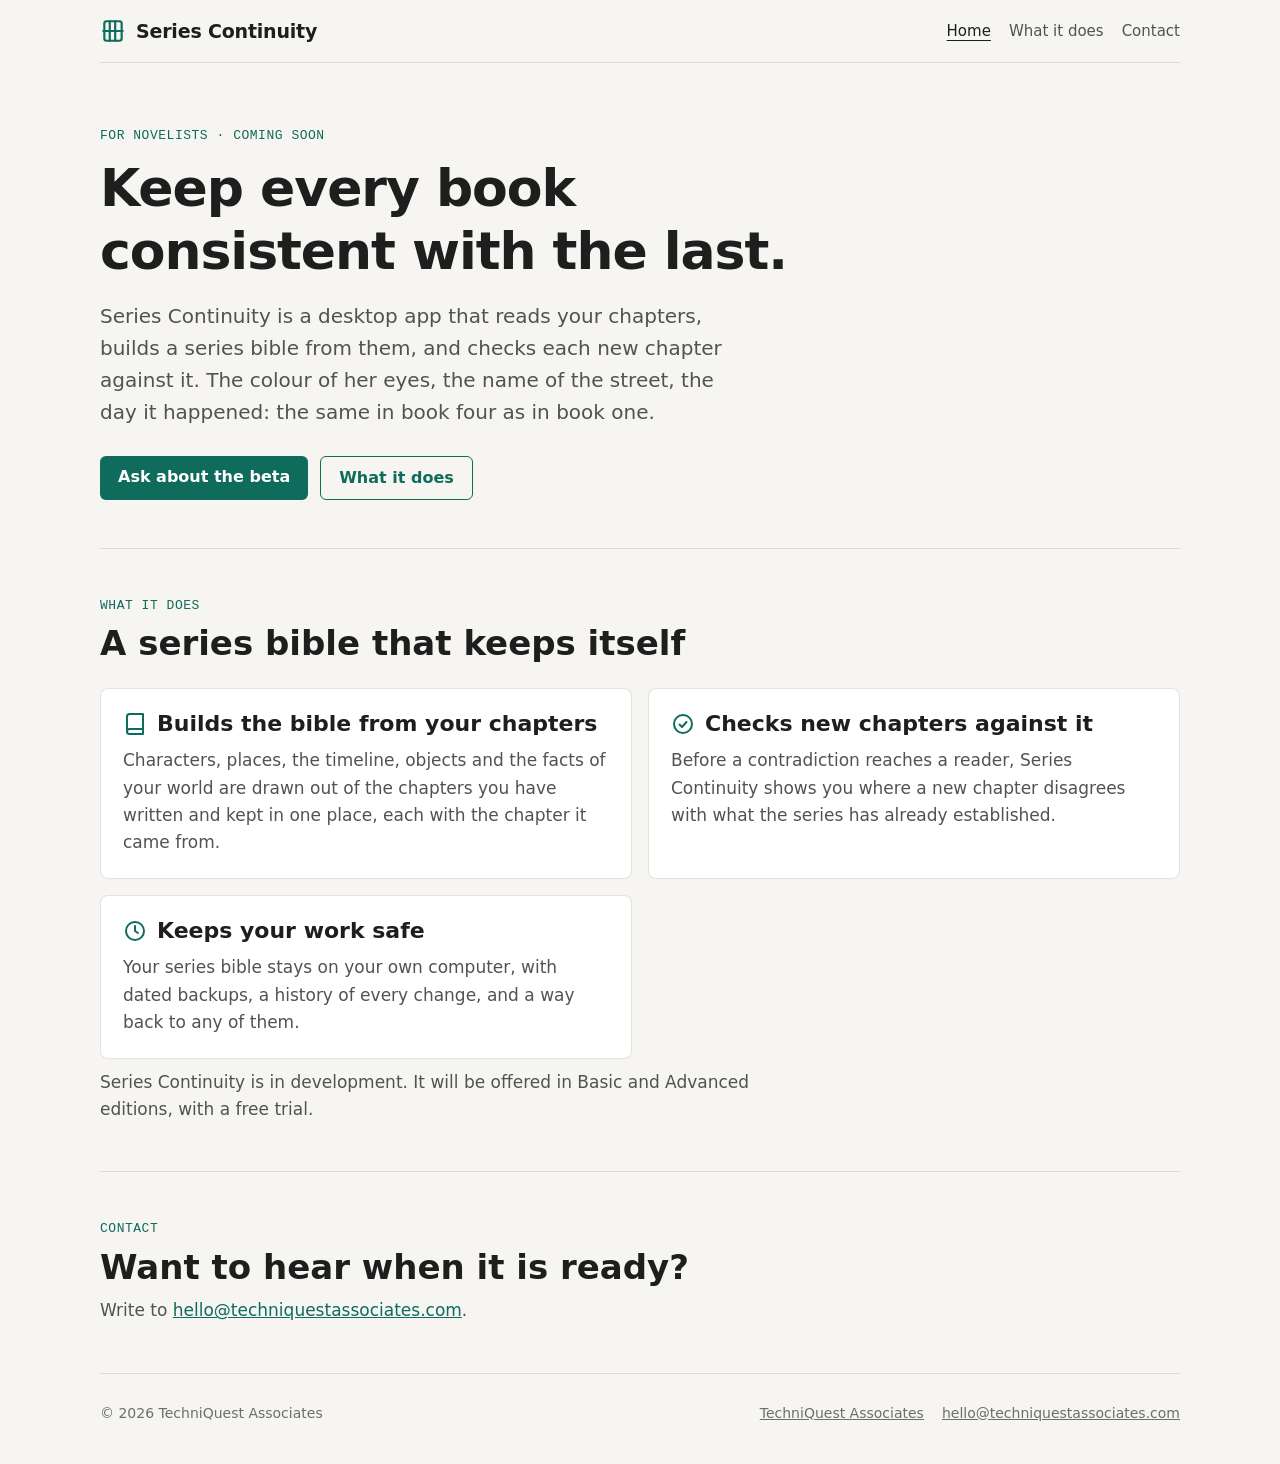
==== index.html @ 30498e32 "Series Continuity: a first brand page Co-Authored-By: Claude Fable 5.2 <noreply@anthropic.com>" ====
<!doctype html>
<html lang="en">
<head>
<meta charset="utf-8">
<meta name="viewport" content="width=device-width, initial-scale=1">
<title>Series Continuity: keep every book consistent with the last</title>
<meta name="description" content="Series Continuity is a desktop app for novelists. It builds a series bible from your chapters and checks each new chapter against it, so book four agrees with book one.">
<link rel="icon" href="favicon.svg" type="image/svg+xml">
<link rel="stylesheet" href="site.css">
</head>
<body>
<svg width="0" height="0" style="position:absolute" aria-hidden="true">
  <defs>
    <g id="i-mark" fill="none" stroke="currentColor" stroke-width="2" stroke-linecap="round" stroke-linejoin="round"><path d="M4 5a2 2 0 0 1 2-2h3v18H6a2 2 0 0 1-2-2z"/><path d="M9 3h5v18H9"/><path d="M14 3h4a2 2 0 0 1 2 2v14a2 2 0 0 1-2 2h-4"/><path d="M3 12h18"/></g>
    <g id="i-book" fill="none" stroke="currentColor" stroke-width="2" stroke-linecap="round" stroke-linejoin="round"><path d="M4 19.5A2.5 2.5 0 0 1 6.5 17H20"/><path d="M6.5 2H20v20H6.5A2.5 2.5 0 0 1 4 19.5v-15A2.5 2.5 0 0 1 6.5 2z"/></g>
    <g id="i-check" fill="none" stroke="currentColor" stroke-width="2" stroke-linecap="round" stroke-linejoin="round"><circle cx="12" cy="12" r="9"/><path d="M8.5 12.5l2.5 2.5 4.5-5"/></g>
    <g id="i-clock" fill="none" stroke="currentColor" stroke-width="2" stroke-linecap="round" stroke-linejoin="round"><circle cx="12" cy="12" r="9"/><path d="M12 7v5l3 2"/></g>
  </defs>
</svg>

<header class="wrap top">
  <a class="brand" href="./"><svg viewBox="0 0 24 24" aria-hidden="true"><use href="#i-mark"/></svg>Series Continuity</a>
  <nav aria-label="Site">
    <a href="./" aria-current="page">Home</a>
    <a href="#what">What it does</a>
    <a href="mailto:hello@techniquestassociates.com?subject=Series%20Continuity">Contact</a>
  </nav>
</header>

<main class="wrap">
  <section class="hero" aria-labelledby="hero-title">
    <span class="eyebrow">For novelists · Coming soon</span>
    <h1 id="hero-title">Keep every book consistent with the last.</h1>
    <p class="lede">Series Continuity is a desktop app that reads your chapters, builds a series bible from them, and checks each new chapter against it. The colour of her eyes, the name of the street, the day it happened: the same in book four as in book one.</p>
    <div class="cta">
      <a class="btn" href="mailto:hello@techniquestassociates.com?subject=Series%20Continuity%20beta">Ask about the beta</a>
      <a class="btn quiet" href="#what">What it does</a>
    </div>
  </section>

  <section class="section" id="what" aria-labelledby="what-title">
    <span class="eyebrow">What it does</span>
    <h2 id="what-title">A series bible that keeps itself</h2>
    <div class="cards">
      <article class="card">
        <h3><svg viewBox="0 0 24 24" aria-hidden="true"><use href="#i-book"/></svg>Builds the bible from your chapters</h3>
        <p>Characters, places, the timeline, objects and the facts of your world are drawn out of the chapters you have written and kept in one place, each with the chapter it came from.</p>
      </article>
      <article class="card">
        <h3><svg viewBox="0 0 24 24" aria-hidden="true"><use href="#i-check"/></svg>Checks new chapters against it</h3>
        <p>Before a contradiction reaches a reader, Series Continuity shows you where a new chapter disagrees with what the series has already established.</p>
      </article>
      <article class="card">
        <h3><svg viewBox="0 0 24 24" aria-hidden="true"><use href="#i-clock"/></svg>Keeps your work safe</h3>
        <p>Your series bible stays on your own computer, with dated backups, a history of every change, and a way back to any of them.</p>
      </article>
    </div>
    <p class="intro">Series Continuity is in development. It will be offered in Basic and Advanced editions, with a free trial.</p>
  </section>

  <section class="section" id="contact" aria-labelledby="contact-title">
    <span class="eyebrow">Contact</span>
    <h2 id="contact-title">Want to hear when it is ready?</h2>
    <p class="intro">Write to <a href="mailto:hello@techniquestassociates.com?subject=Series%20Continuity">hello@techniquestassociates.com</a>.</p>
  </section>
</main>

<footer class="wrap site-foot">
  <span>© 2026 TechniQuest Associates</span>
  <nav aria-label="Footer"><a href="https://techniquestassociates.com/">TechniQuest Associates</a><a href="mailto:hello@techniquestassociates.com">hello@techniquestassociates.com</a></nav>
</footer>
</body>
</html>
---- site.css ----
/* techniquestassociates.com: the company behind Glimmer. One page of what we make and what we
   do, plus a privacy page. System fonts, no trackers, light and dark. */
:root {
  --paper: #f6f5f1;
  --surface: #ffffff;
  --ink: #1d1f1e;
  --ink-2: #4f5452;
  --ink-3: #6a6f6c;
  --rule: rgba(29, 31, 30, 0.12);
  --accent: #0f6b5c;
  --accent-soft: #e2f2ee;
  --font-display: "Segoe UI Variable Display", "Segoe UI", system-ui, -apple-system, "Helvetica Neue", sans-serif;
  --font-body: "Segoe UI Variable Text", "Segoe UI", system-ui, -apple-system, "Helvetica Neue", sans-serif;
  --font-mono: ui-monospace, "Cascadia Mono", "SF Mono", Consolas, monospace;
}
@media (prefers-color-scheme: dark) {
  :root:not([data-theme="light"]) {
    --paper: #171918; --surface: #212423; --ink: #e9ebe8; --ink-2: #bcc1be; --ink-3: #959b97;
    --rule: rgba(255, 255, 255, 0.12); --accent: #6fd0bc; --accent-soft: #123d35; color-scheme: dark;
  }
}
:root[data-theme="dark"] {
  --paper: #171918; --surface: #212423; --ink: #e9ebe8; --ink-2: #bcc1be; --ink-3: #959b97;
  --rule: rgba(255, 255, 255, 0.12); --accent: #6fd0bc; --accent-soft: #123d35; color-scheme: dark;
}

* { box-sizing: border-box; }
body { background: var(--paper); color: var(--ink); font: 17px/1.6 var(--font-body); margin: 0; }
h1, h2, h3 { font-family: var(--font-display); line-height: 1.2; margin: 0; }
p { margin: 0; }
a { color: var(--accent); }
a:focus-visible { outline: 2px solid var(--accent); outline-offset: 2px; border-radius: 2px; }

.wrap { width: min(1080px, 100% - 32px); margin-inline: auto; }

/* ---------- Header ---------- */
.top { display: flex; align-items: center; justify-content: space-between; gap: 16px; padding-block: 18px; border-bottom: 1px solid var(--rule); }
.brand { display: flex; align-items: center; gap: 10px; font: 700 19px/1 var(--font-display); color: var(--ink); text-decoration: none; letter-spacing: -0.01em; }
.brand svg { width: 26px; height: 26px; color: var(--accent); flex: none; }
.top nav { display: flex; flex-wrap: wrap; gap: 4px 18px; font-size: 15px; }
.top nav a { color: var(--ink-2); text-decoration: none; }
.top nav a:hover, .top nav a[aria-current="page"] { color: var(--ink); text-decoration: underline; text-underline-offset: 4px; }

/* ---------- Hero ---------- */
.hero { padding-block: 64px 48px; max-width: 46rem; }
.eyebrow { display: block; font: 500 13px/1.4 var(--font-mono); letter-spacing: 0.04em; text-transform: uppercase; color: var(--accent); }
.hero h1 { font-size: clamp(34px, 5vw, 52px); font-weight: 700; letter-spacing: -0.02em; margin-top: 12px; }
.lede { font-size: 20px; color: var(--ink-2); margin-top: 18px; max-width: 40rem; }
.cta { margin-top: 28px; display: flex; flex-wrap: wrap; gap: 12px; }
.btn { display: inline-block; font: 600 16px/1 var(--font-body); padding: 13px 18px; border-radius: 6px; background: var(--accent); color: var(--surface); text-decoration: none; }
.btn.quiet { background: transparent; color: var(--accent); border: 1px solid var(--accent); }

/* ---------- Sections ---------- */
.section { border-top: 1px solid var(--rule); padding-block: 48px; }
.section > h2 { font-size: clamp(26px, 3.2vw, 34px); font-weight: 700; margin-top: 8px; }
.section > p.intro { color: var(--ink-2); margin-top: 10px; max-width: 42rem; }
.cards { margin-top: 24px; display: grid; gap: 16px; grid-template-columns: repeat(2, minmax(0, 1fr)); }
.card { background: var(--surface); border: 1px solid var(--rule); border-radius: 8px; padding: 22px; display: grid; gap: 10px; align-content: start; }
.card h3 { font-size: 22px; font-weight: 700; display: flex; align-items: center; gap: 10px; }
.card h3 svg { width: 24px; height: 24px; color: var(--accent); flex: none; }
.card p { color: var(--ink-2); }
.card ul { margin: 0; padding-left: 20px; color: var(--ink-2); display: grid; gap: 4px; }
.card .more { font-weight: 600; text-decoration: none; }
.card .more:hover { text-decoration: underline; }
.tag { justify-self: start; font: 500 12px/1 var(--font-mono); padding: 6px 8px; border-radius: 4px; background: var(--accent-soft); color: var(--accent); }

/* ---------- Footer ---------- */
.site-foot { border-top: 1px solid var(--rule); padding-block: 28px 40px; display: flex; flex-wrap: wrap; justify-content: space-between; gap: 12px 24px; font-size: 14px; color: var(--ink-3); }
.site-foot nav { display: flex; flex-wrap: wrap; gap: 4px 18px; }
.site-foot a { color: var(--ink-3); }

/* ---------- Policy pages ---------- */
.doc { max-width: 720px; padding-block: 40px 56px; }
.doc h1 { font-size: 36px; font-weight: 700; }
.doc h2 { font-size: 21px; font-weight: 700; margin-top: 32px; }
.doc p, .doc ul { margin-top: 10px; color: var(--ink-2); }
.doc .updated { font: 13px/1.5 var(--font-mono); color: var(--ink-3); margin-top: 8px; }

@media (max-width: 760px) {
  .hero { padding-block: 40px 32px; }
  .cards { grid-template-columns: minmax(0, 1fr); }
}
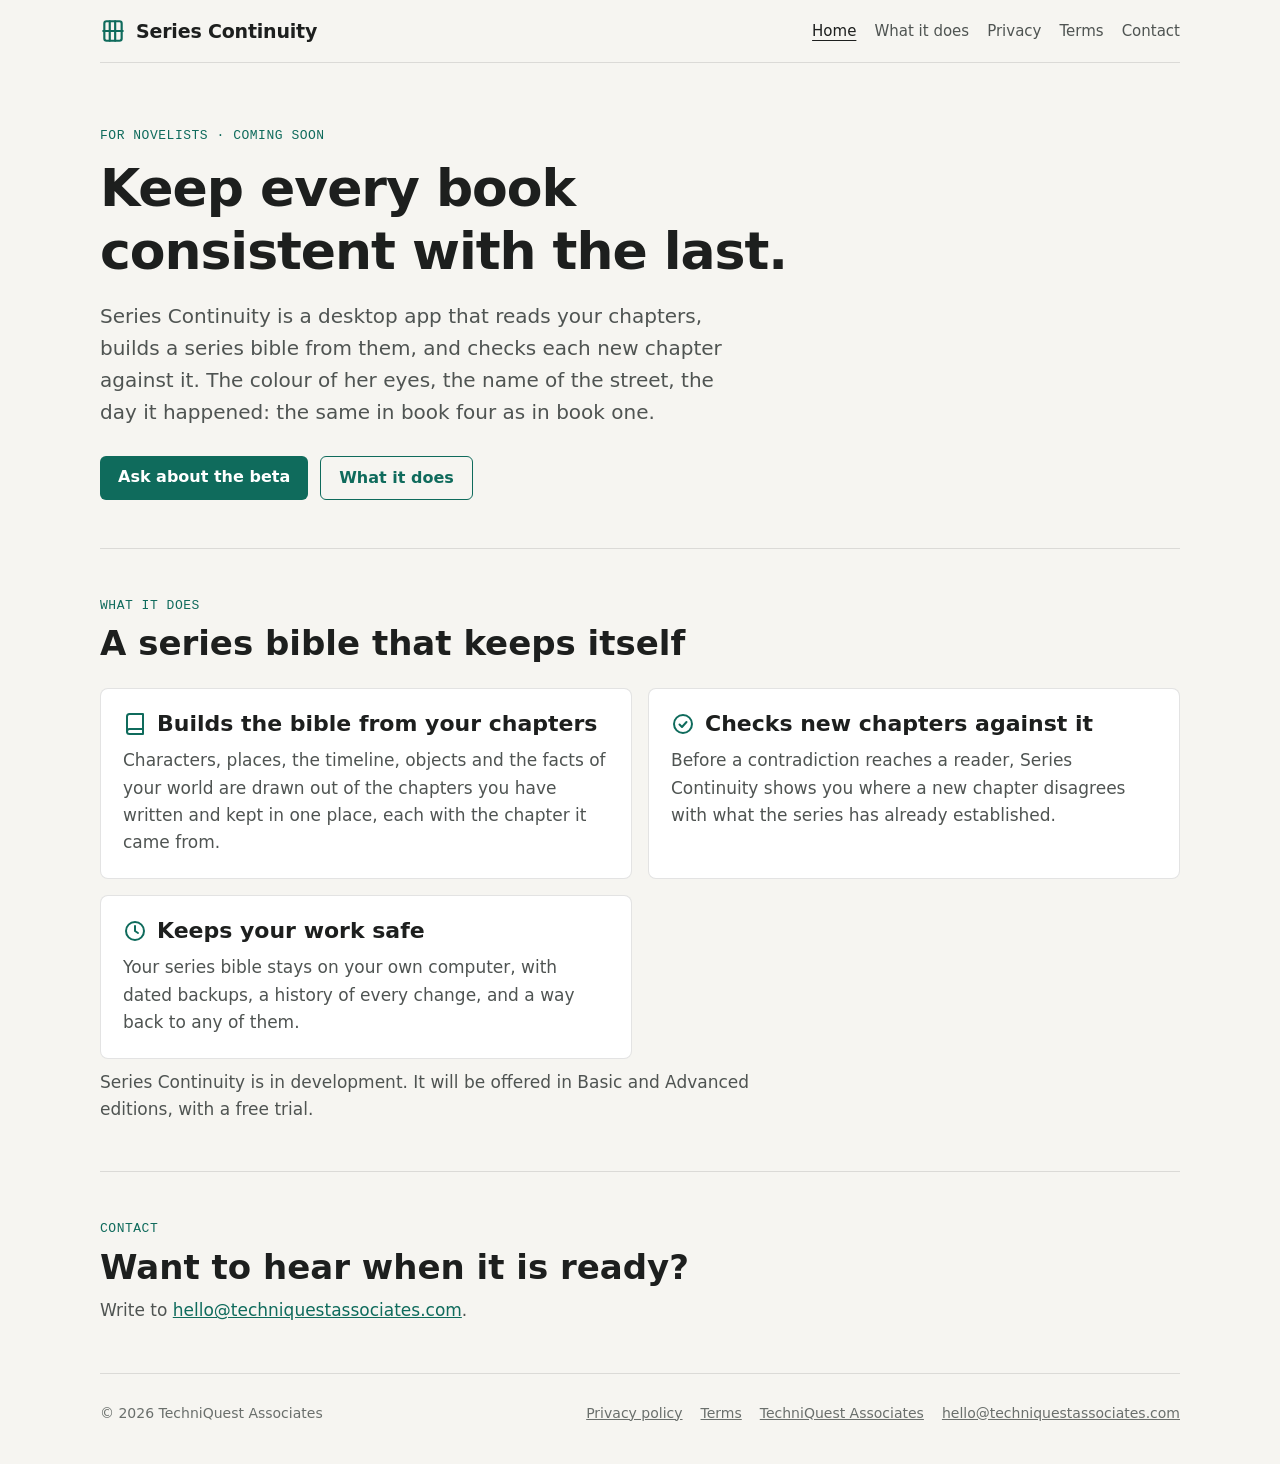
==== commit b08e18ef: "Add privacy policy and terms Co-Authored-By: Claude Fable 5.2 <noreply@anthropic.com>" ====
--- a/index.html
+++ b/index.html
@@ -23,6 +23,8 @@
   <nav aria-label="Site">
     <a href="./" aria-current="page">Home</a>
     <a href="#what">What it does</a>
+    <a href="privacy.html">Privacy</a>
+    <a href="terms.html">Terms</a>
     <a href="mailto:hello@techniquestassociates.com?subject=Series%20Continuity">Contact</a>
   </nav>
 </header>
@@ -67,7 +69,7 @@
 
 <footer class="wrap site-foot">
   <span>© 2026 TechniQuest Associates</span>
-  <nav aria-label="Footer"><a href="https://techniquestassociates.com/">TechniQuest Associates</a><a href="mailto:hello@techniquestassociates.com">hello@techniquestassociates.com</a></nav>
+  <nav aria-label="Footer"><a href="privacy.html">Privacy policy</a><a href="terms.html">Terms</a><a href="https://techniquestassociates.com/">TechniQuest Associates</a><a href="mailto:hello@techniquestassociates.com">hello@techniquestassociates.com</a></nav>
 </footer>
 </body>
 </html>
--- a/site.css
+++ b/site.css
@@ -80,3 +80,9 @@
   .hero { padding-block: 40px 32px; }
   .cards { grid-template-columns: minmax(0, 1fr); }
 }
+
+/* Legal pages */
+.doc .summary { margin-top: 24px; background: var(--surface, #fff); border: 1px solid var(--rule, #e2ded6); border-radius: 6px; padding: 16px 18px; }
+.doc .summary p { margin-top: 0; }
+.doc ul { padding-left: 22px; display: grid; gap: 6px; }
+.doc code { font: 14px var(--font-mono, monospace); background: var(--rule); padding: 1px 5px; border-radius: 3px; overflow-wrap: anywhere; }
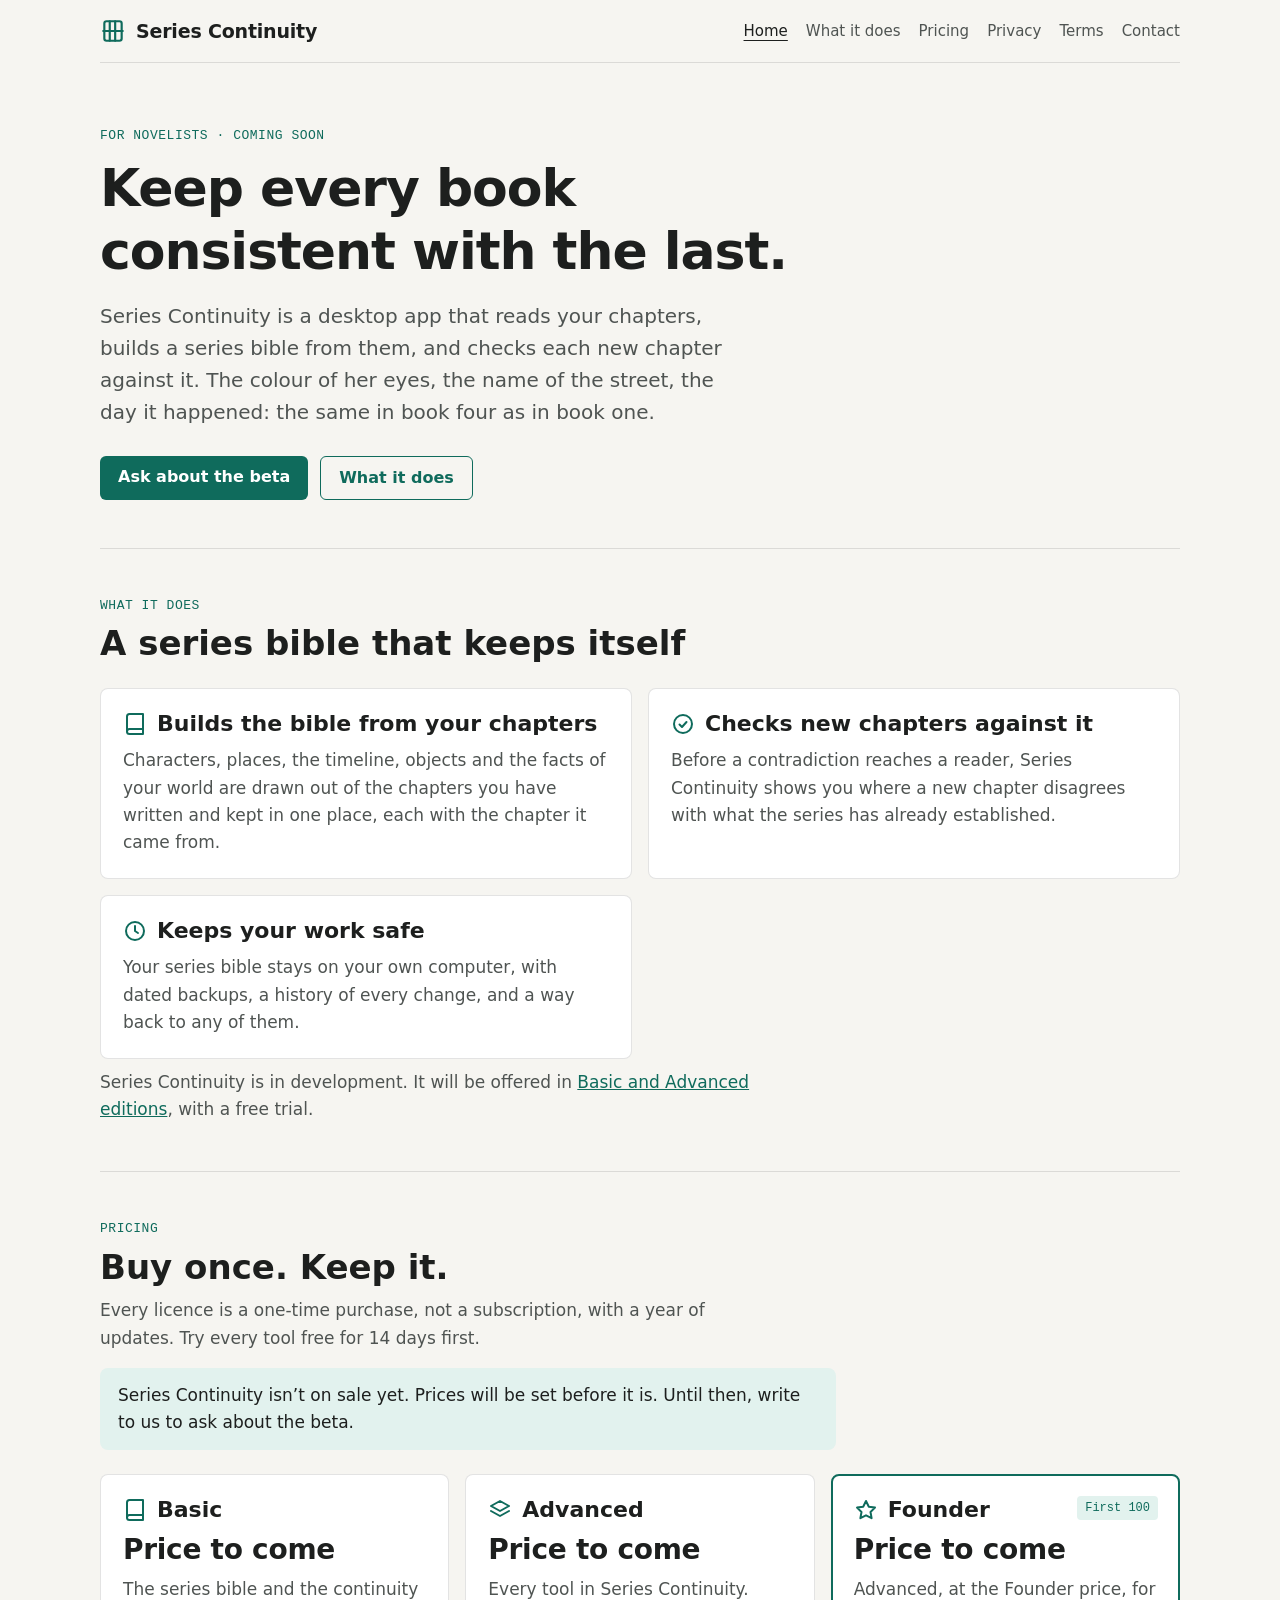
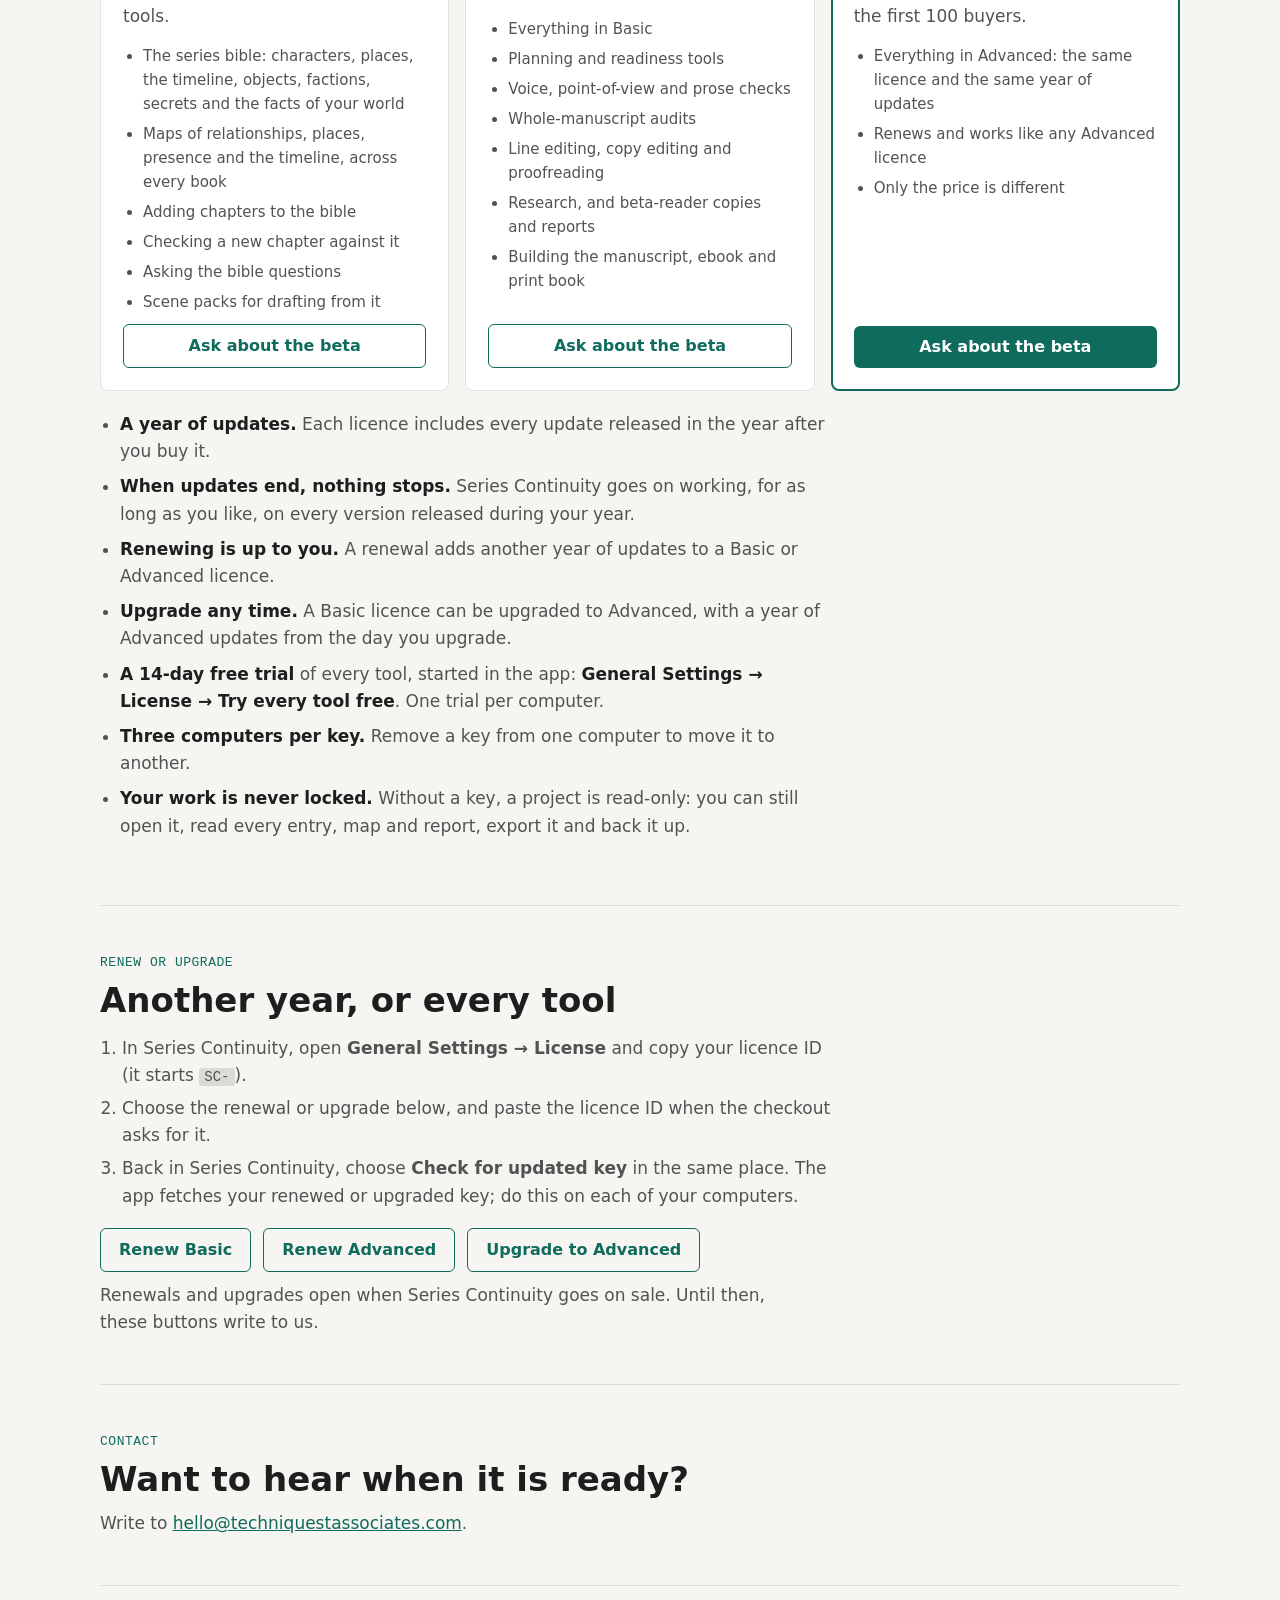
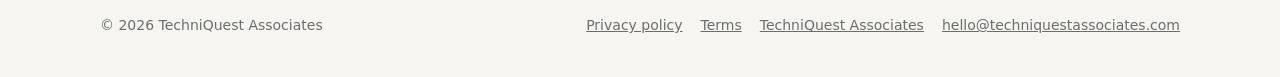
==== commit dbb9f7d7: "Sell through Stripe Payment Links and TechniQuest Keys, with a Founder offer" ====
--- a/index.html
+++ b/index.html
@@ -14,6 +14,9 @@
     <g id="i-mark" fill="none" stroke="currentColor" stroke-width="2" stroke-linecap="round" stroke-linejoin="round"><path d="M4 5a2 2 0 0 1 2-2h3v18H6a2 2 0 0 1-2-2z"/><path d="M9 3h5v18H9"/><path d="M14 3h4a2 2 0 0 1 2 2v14a2 2 0 0 1-2 2h-4"/><path d="M3 12h18"/></g>
     <g id="i-book" fill="none" stroke="currentColor" stroke-width="2" stroke-linecap="round" stroke-linejoin="round"><path d="M4 19.5A2.5 2.5 0 0 1 6.5 17H20"/><path d="M6.5 2H20v20H6.5A2.5 2.5 0 0 1 4 19.5v-15A2.5 2.5 0 0 1 6.5 2z"/></g>
     <g id="i-check" fill="none" stroke="currentColor" stroke-width="2" stroke-linecap="round" stroke-linejoin="round"><circle cx="12" cy="12" r="9"/><path d="M8.5 12.5l2.5 2.5 4.5-5"/></g>
+    <g id="i-key" fill="none" stroke="currentColor" stroke-width="2" stroke-linecap="round" stroke-linejoin="round"><circle cx="7.5" cy="15.5" r="4.5"/><path d="M10.7 12.3L20 3"/><path d="M16 7l3 3"/><path d="M14 9l2 2"/></g>
+    <g id="i-layers" fill="none" stroke="currentColor" stroke-width="2" stroke-linecap="round" stroke-linejoin="round"><path d="M12 3l9 5-9 5-9-5z"/><path d="M3 13l9 5 9-5"/></g>
+    <g id="i-star" fill="none" stroke="currentColor" stroke-width="2" stroke-linecap="round" stroke-linejoin="round"><path d="M12 3l2.8 5.7 6.2.9-4.5 4.4 1.1 6.2L12 17.3l-5.6 2.9 1.1-6.2L3 9.6l6.2-.9z"/></g>
     <g id="i-clock" fill="none" stroke="currentColor" stroke-width="2" stroke-linecap="round" stroke-linejoin="round"><circle cx="12" cy="12" r="9"/><path d="M12 7v5l3 2"/></g>
   </defs>
 </svg>
@@ -23,6 +26,7 @@
   <nav aria-label="Site">
     <a href="./" aria-current="page">Home</a>
     <a href="#what">What it does</a>
+    <a href="#pricing">Pricing</a>
     <a href="privacy.html">Privacy</a>
     <a href="terms.html">Terms</a>
     <a href="mailto:hello@techniquestassociates.com?subject=Series%20Continuity">Contact</a>
@@ -57,7 +61,83 @@
         <p>Your series bible stays on your own computer, with dated backups, a history of every change, and a way back to any of them.</p>
       </article>
     </div>
-    <p class="intro">Series Continuity is in development. It will be offered in Basic and Advanced editions, with a free trial.</p>
+    <p class="intro">Series Continuity is in development. It will be offered in <a href="#pricing">Basic and Advanced editions</a>, with a free trial.</p>
+  </section>
+
+  <section class="section" id="pricing" aria-labelledby="pricing-title">
+    <span class="eyebrow">Pricing</span>
+    <h2 id="pricing-title">Buy once. Keep it.</h2>
+    <p class="intro">Every licence is a one-time purchase, not a subscription, with a year of updates. Try every tool free for 14 days first.</p>
+    <p class="store-note" id="store-note">Series Continuity isn’t on sale yet. Prices will be set before it is. Until then, write to us to ask about the beta.</p>
+    <div class="plans">
+      <article class="plan">
+        <h3><svg viewBox="0 0 24 24" aria-hidden="true"><use href="#i-book"/></svg>Basic</h3>
+        <p class="price" data-price="basic">Price to come</p>
+        <p class="pitch">The series bible and the continuity tools.</p>
+        <ul>
+          <li>The series bible: characters, places, the timeline, objects, factions, secrets and the facts of your world</li>
+          <li>Maps of relationships, places, presence and the timeline, across every book</li>
+          <li>Adding chapters to the bible</li>
+          <li>Checking a new chapter against it</li>
+          <li>Asking the bible questions</li>
+          <li>Scene packs for drafting from it</li>
+        </ul>
+        <a class="btn quiet" data-buy="basic" data-beta-subject="Series Continuity beta: Basic" href="mailto:hello@techniquestassociates.com?subject=Series%20Continuity%20beta%3A%20Basic">Ask about the beta</a>
+      </article>
+      <article class="plan">
+        <h3><svg viewBox="0 0 24 24" aria-hidden="true"><use href="#i-layers"/></svg>Advanced</h3>
+        <p class="price" data-price="advanced">Price to come</p>
+        <p class="pitch">Every tool in Series Continuity.</p>
+        <ul>
+          <li>Everything in Basic</li>
+          <li>Planning and readiness tools</li>
+          <li>Voice, point-of-view and prose checks</li>
+          <li>Whole-manuscript audits</li>
+          <li>Line editing, copy editing and proofreading</li>
+          <li>Research, and beta-reader copies and reports</li>
+          <li>Building the manuscript, ebook and print book</li>
+        </ul>
+        <a class="btn quiet" data-buy="advanced" data-beta-subject="Series Continuity beta: Advanced" href="mailto:hello@techniquestassociates.com?subject=Series%20Continuity%20beta%3A%20Advanced">Ask about the beta</a>
+      </article>
+      <article class="plan feat" id="founder">
+        <span class="tag">First 100</span>
+        <h3><svg viewBox="0 0 24 24" aria-hidden="true"><use href="#i-star"/></svg>Founder</h3>
+        <p class="price" data-price="founder">Price to come</p>
+        <p class="pitch">Advanced, at the Founder price, for the first 100 buyers.</p>
+        <ul>
+          <li>Everything in Advanced: the same licence and the same year of updates</li>
+          <li>Renews and works like any Advanced licence</li>
+          <li>Only the price is different</li>
+        </ul>
+        <p class="left" id="founder-left" role="status" aria-live="polite" hidden></p>
+        <a class="btn" data-buy="founder" data-beta-subject="Series Continuity beta: Founder" href="mailto:hello@techniquestassociates.com?subject=Series%20Continuity%20beta%3A%20Founder">Ask about the beta</a>
+      </article>
+    </div>
+    <ul class="facts">
+      <li><strong>A year of updates.</strong> Each licence includes every update released in the year after you buy it.</li>
+      <li><strong>When updates end, nothing stops.</strong> Series Continuity goes on working, for as long as you like, on every version released during your year.</li>
+      <li><strong>Renewing is up to you.</strong> A renewal adds another year of updates to a Basic or Advanced licence.</li>
+      <li><strong>Upgrade any time.</strong> A Basic licence can be upgraded to Advanced, with a year of Advanced updates from the day you upgrade.</li>
+      <li><strong>A 14-day free trial</strong> of every tool, started in the app: <strong>General Settings → License → Try every tool free</strong>. One trial per computer.</li>
+      <li><strong>Three computers per key.</strong> Remove a key from one computer to move it to another.</li>
+      <li><strong>Your work is never locked.</strong> Without a key, a project is read-only: you can still open it, read every entry, map and report, export it and back it up.</li>
+    </ul>
+  </section>
+
+  <section class="section" id="renew" aria-labelledby="renew-title">
+    <span class="eyebrow">Renew or upgrade</span>
+    <h2 id="renew-title">Another year, or every tool</h2>
+    <ol class="renew-steps">
+      <li>In Series Continuity, open <strong>General Settings → License</strong> and copy your licence ID (it starts <code>SC-</code>).</li>
+      <li>Choose the renewal or upgrade below, and paste the licence ID when the checkout asks for it.</li>
+      <li>Back in Series Continuity, choose <strong>Check for updated key</strong> in the same place. The app fetches your renewed or upgraded key; do this on each of your computers.</li>
+    </ol>
+    <div class="renew-links">
+      <a class="btn quiet" data-buy="basicRenewal" data-beta-subject="Series Continuity: Basic renewal" href="mailto:hello@techniquestassociates.com?subject=Series%20Continuity%3A%20Basic%20renewal">Renew Basic<span data-price-suffix="basicRenewal"></span></a>
+      <a class="btn quiet" data-buy="advancedRenewal" data-beta-subject="Series Continuity: Advanced renewal" href="mailto:hello@techniquestassociates.com?subject=Series%20Continuity%3A%20Advanced%20renewal">Renew Advanced<span data-price-suffix="advancedRenewal"></span></a>
+      <a class="btn quiet" data-buy="upgrade" data-beta-subject="Series Continuity: upgrade to Advanced" href="mailto:hello@techniquestassociates.com?subject=Series%20Continuity%3A%20upgrade%20to%20Advanced">Upgrade to Advanced<span data-price-suffix="upgrade"></span></a>
+    </div>
+    <p class="intro" id="renew-closed">Renewals and upgrades open when Series Continuity goes on sale. Until then, these buttons write to us.</p>
   </section>
 
   <section class="section" id="contact" aria-labelledby="contact-title">
@@ -71,5 +151,112 @@
   <span>© 2026 TechniQuest Associates</span>
   <nav aria-label="Footer"><a href="privacy.html">Privacy policy</a><a href="terms.html">Terms</a><a href="https://techniquestassociates.com/">TechniQuest Associates</a><a href="mailto:hello@techniquestassociates.com">hello@techniquestassociates.com</a></nav>
 </footer>
+<script>
+/* =====================================================================
+   STORE SETTINGS: the one place to set prices and Stripe Payment Links.
+   ---------------------------------------------------------------------
+   storeOpen  false = not on sale: every buy, renew and upgrade button
+              stays "Ask about the beta" (an email to us), and the
+              pricing section says it isn't on sale yet.
+              true  = on sale: each button whose link below is filled in
+              goes to that Stripe Payment Link. A button whose link is
+              still empty keeps writing to us.
+   prices     What each card and button shows, as written, e.g. "$49".
+              Leave "" to show "Price to come".
+   links      The Stripe Payment Link for each, e.g.
+              "https://buy.stripe.com/…". Every link must redirect after
+              payment to
+              https://seriescontinuity.com/thanks.html?session_id={CHECKOUT_SESSION_ID}
+              The renewal and upgrade links need the license_id custom
+              field (techniquest-keys user manual, section 5).
+   service    The licence key service (techniquest-keys). The Founder
+              card asks it how many Founder licences are left.
+   ===================================================================== */
+const STORE = {
+  storeOpen: false,
+  prices: {
+    basic: '',
+    advanced: '',
+    founder: '',
+    basicRenewal: '',
+    advancedRenewal: '',
+    upgrade: '',
+  },
+  links: {
+    basic: '',
+    advanced: '',
+    founder: '',
+    basicRenewal: '',
+    advancedRenewal: '',
+    upgrade: '',
+  },
+  service: 'https://keys.seriescontinuity.com',
+};
+/* ===================== end of store settings ======================== */
+
+(() => {
+  const params = new URLSearchParams(location.search);
+  const local = ['localhost', '127.0.0.1'].includes(location.hostname);
+  // Only a copy served from this computer may be pointed elsewhere, for testing:
+  // ?service=http://localhost:8787 and ?store=open.
+  const service = (local && params.get('service')) || STORE.service;
+  const open = STORE.storeOpen || (local && params.get('store') === 'open');
+  const isLink = (url) => /^https:\/\/\S+$/.test(url || '');
+
+  for (const el of document.querySelectorAll('[data-price]')) {
+    const price = STORE.prices[el.dataset.price];
+    if (price) {
+      el.textContent = price + ' ';
+      const once = document.createElement('span');
+      once.textContent = 'one time';
+      el.append(once);
+    }
+  }
+  for (const el of document.querySelectorAll('[data-price-suffix]')) {
+    const price = STORE.prices[el.dataset.priceSuffix];
+    el.textContent = price ? ` (${price})` : '';
+  }
+
+  const BUY_LABELS = {
+    basic: 'Buy Basic',
+    advanced: 'Buy Advanced',
+    founder: 'Buy Founder',
+  };
+  let anyOnSale = false;
+  for (const button of document.querySelectorAll('[data-buy]')) {
+    const which = button.dataset.buy;
+    const url = STORE.links[which];
+    if (!open || !isLink(url)) continue; // keeps the beta email it was written with
+    button.href = url;
+    if (BUY_LABELS[which]) button.textContent = BUY_LABELS[which];
+    anyOnSale = true;
+  }
+  document.getElementById('store-note').hidden = open && anyOnSale;
+  document.getElementById('renew-closed').hidden =
+    open && ['basicRenewal', 'advancedRenewal', 'upgrade'].every((k) => isLink(STORE.links[k]));
+
+  // How many Founder licences are left. If the service can't be reached, the
+  // card shows without a count.
+  const left = document.getElementById('founder-left');
+  const founderButton = document.querySelector('[data-buy="founder"]');
+  fetch(`${service}/v1/offers?product=series-continuity`, { cache: 'no-store' })
+    .then((r) => (r.ok ? r.json() : null))
+    .then((body) => {
+      const f = body && body.founder;
+      if (!f || !Number.isInteger(f.left) || !Number.isInteger(f.limit)) return;
+      if (f.left <= 0) {
+        left.textContent = 'Sold out';
+        founderButton.textContent = 'Sold out';
+        founderButton.removeAttribute('href');
+        founderButton.setAttribute('aria-disabled', 'true');
+        founderButton.setAttribute('role', 'link');
+      } else {
+        left.textContent = `${f.left} of ${f.limit} left`;
+      }
+      left.hidden = false;
+    })
+    .catch(() => {});
+})();
+</script>
 </body>
 </html>
--- a/site.css
+++ b/site.css
@@ -25,6 +25,7 @@
 }
 
 * { box-sizing: border-box; }
+[hidden] { display: none !important; }
 body { background: var(--paper); color: var(--ink); font: 17px/1.6 var(--font-body); margin: 0; }
 h1, h2, h3 { font-family: var(--font-display); line-height: 1.2; margin: 0; }
 p { margin: 0; }
@@ -86,3 +87,41 @@
 .doc .summary p { margin-top: 0; }
 .doc ul { padding-left: 22px; display: grid; gap: 6px; }
 .doc code { font: 14px var(--font-mono, monospace); background: var(--rule); padding: 1px 5px; border-radius: 3px; overflow-wrap: anywhere; }
+
+/* ---------- Pricing ---------- */
+.plans { margin-top: 24px; display: grid; gap: 16px; grid-template-columns: repeat(3, minmax(0, 1fr)); align-items: stretch; }
+.plan { position: relative; background: var(--surface); border: 1px solid var(--rule); border-radius: 8px; padding: 22px; display: flex; flex-direction: column; gap: 10px; }
+.plan.feat { border: 2px solid var(--accent); padding: 21px; }
+.plan .tag { position: absolute; top: 20px; right: 20px; }
+.plan h3 { font-size: 22px; font-weight: 700; display: flex; align-items: center; gap: 10px; }
+.plan h3 svg { width: 24px; height: 24px; color: var(--accent); flex: none; }
+.plan .price { font: 700 28px/1.15 var(--font-display); letter-spacing: -0.01em; font-variant-numeric: tabular-nums; }
+.plan .price span { font: 500 13px/1 var(--font-mono); letter-spacing: 0.02em; color: var(--ink-3); }
+.plan .pitch { color: var(--ink-2); }
+.plan ul { margin: 4px 0 0; padding-left: 20px; display: grid; gap: 6px; font-size: 15px; color: var(--ink-2); }
+.plan .left { font: 500 14px/1.4 var(--font-mono); color: var(--accent); }
+.plan .btn { margin-top: auto; text-align: center; }
+.btn.quiet:hover { background: var(--accent-soft); }
+.btn[aria-disabled="true"] { background: var(--rule); color: var(--ink-3); border-color: transparent; cursor: not-allowed; pointer-events: none; }
+.store-note { margin-top: 16px; background: var(--accent-soft); border-radius: 8px; padding: 14px 18px; color: var(--ink); max-width: 46rem; }
+.facts { margin-top: 20px; display: grid; gap: 8px; padding-left: 20px; color: var(--ink-2); max-width: 46rem; }
+.facts strong { color: var(--ink); }
+.renew-steps { margin-top: 14px; padding-left: 22px; display: grid; gap: 6px; color: var(--ink-2); max-width: 46rem; }
+.renew-links { margin-top: 18px; display: flex; flex-wrap: wrap; gap: 12px; }
+@media (max-width: 900px) {
+  .plans { grid-template-columns: minmax(0, 1fr); max-width: 520px; }
+}
+
+/* ---------- Thank-you page: the licence keys after checkout ---------- */
+.thanks .key-status { margin-top: 12px; font-size: 18px; color: var(--ink); }
+.thanks ol { margin-top: 10px; color: var(--ink-2); padding-left: 22px; display: grid; gap: 6px; }
+#licenses { display: grid; gap: 16px; margin-top: 20px; }
+.key-card { background: var(--surface); border: 1px solid var(--rule); border-radius: 8px; padding: 20px 22px; display: grid; gap: 10px; }
+.doc .key-card h2 { margin-top: 0; }
+.doc .key-card p { margin-top: 0; }
+.key-id { font: 500 14px/1.4 var(--font-mono); color: var(--ink-2); }
+.key-label { font-size: 14px; color: var(--ink-3); }
+.key-text { width: 100%; min-width: 0; resize: none; font: 13px/1.5 var(--font-mono); color: var(--ink); background: var(--paper); border: 1px solid var(--rule); border-radius: 6px; padding: 10px 12px; overflow-wrap: anywhere; word-break: break-all; }
+.key-text:focus { outline: 2px solid var(--accent); outline-offset: 1px; }
+.key-card .btn { justify-self: start; cursor: pointer; border: 0; }
+.renew-steps code { font: 14px var(--font-mono); background: var(--rule); padding: 1px 5px; border-radius: 3px; }
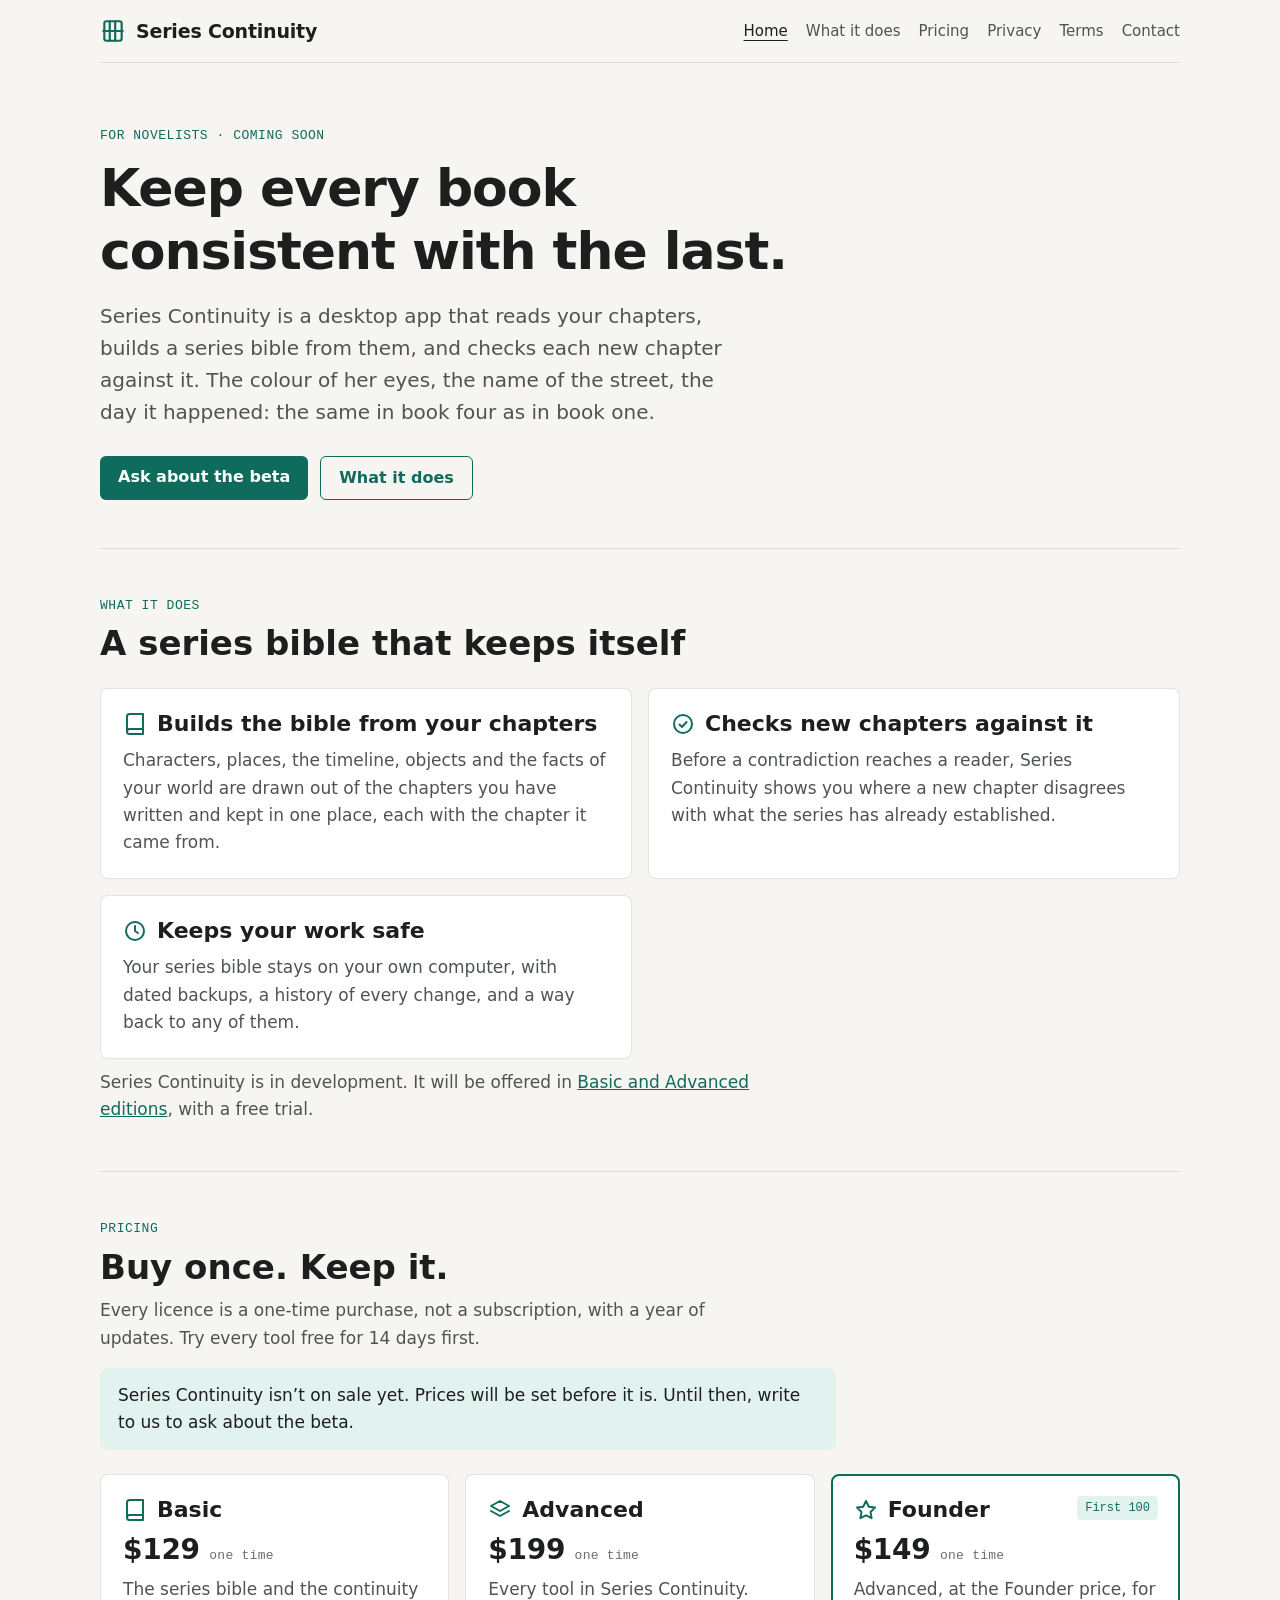
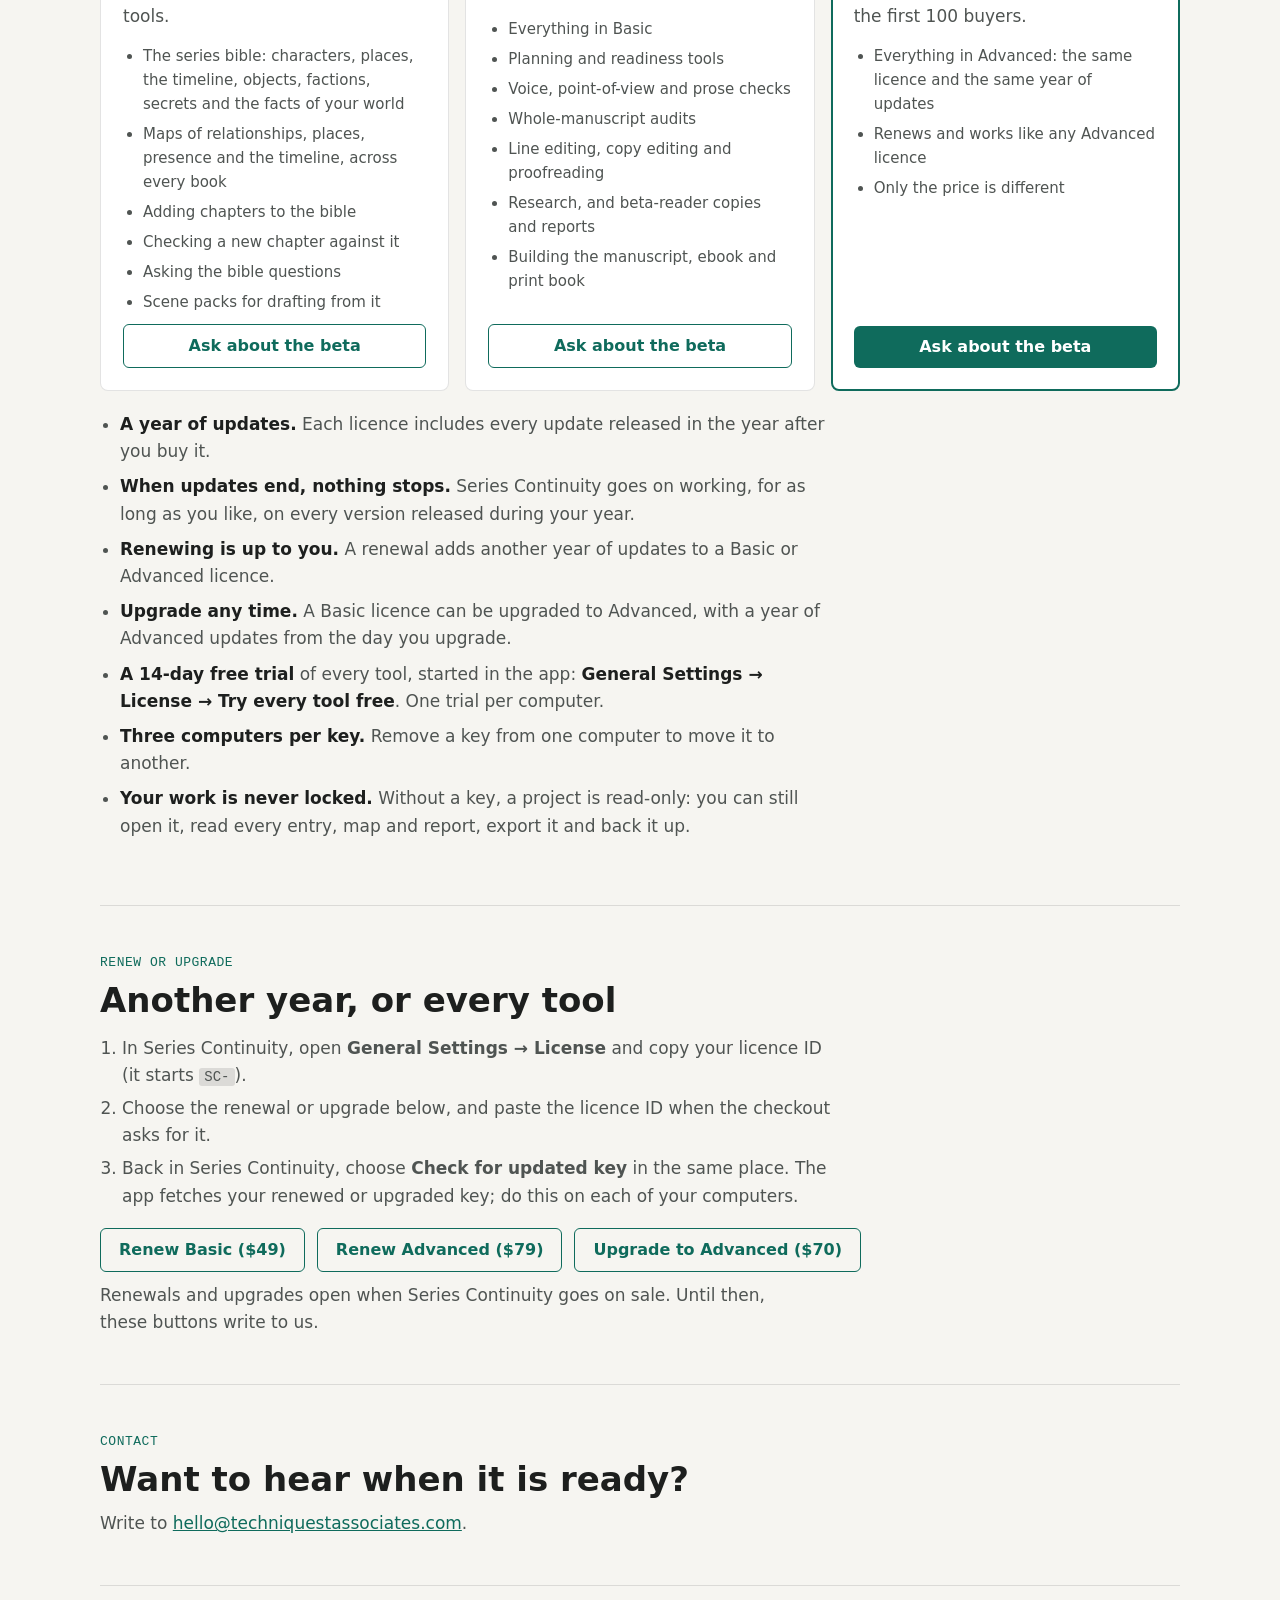
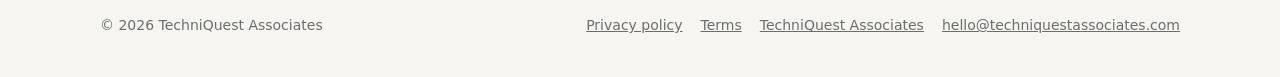
==== commit a4f85ac3: "Set the prices: Basic $129, Advanced $199, Founder $149, renewals $49 and $79, upgrade $70" ====
--- a/index.html
+++ b/index.html
@@ -175,12 +175,12 @@
 const STORE = {
   storeOpen: false,
   prices: {
-    basic: '',
-    advanced: '',
-    founder: '',
-    basicRenewal: '',
-    advancedRenewal: '',
-    upgrade: '',
+    basic: '$129',
+    advanced: '$199',
+    founder: '$149',
+    basicRenewal: '$49',
+    advancedRenewal: '$79',
+    upgrade: '$70',
   },
   links: {
     basic: '',
